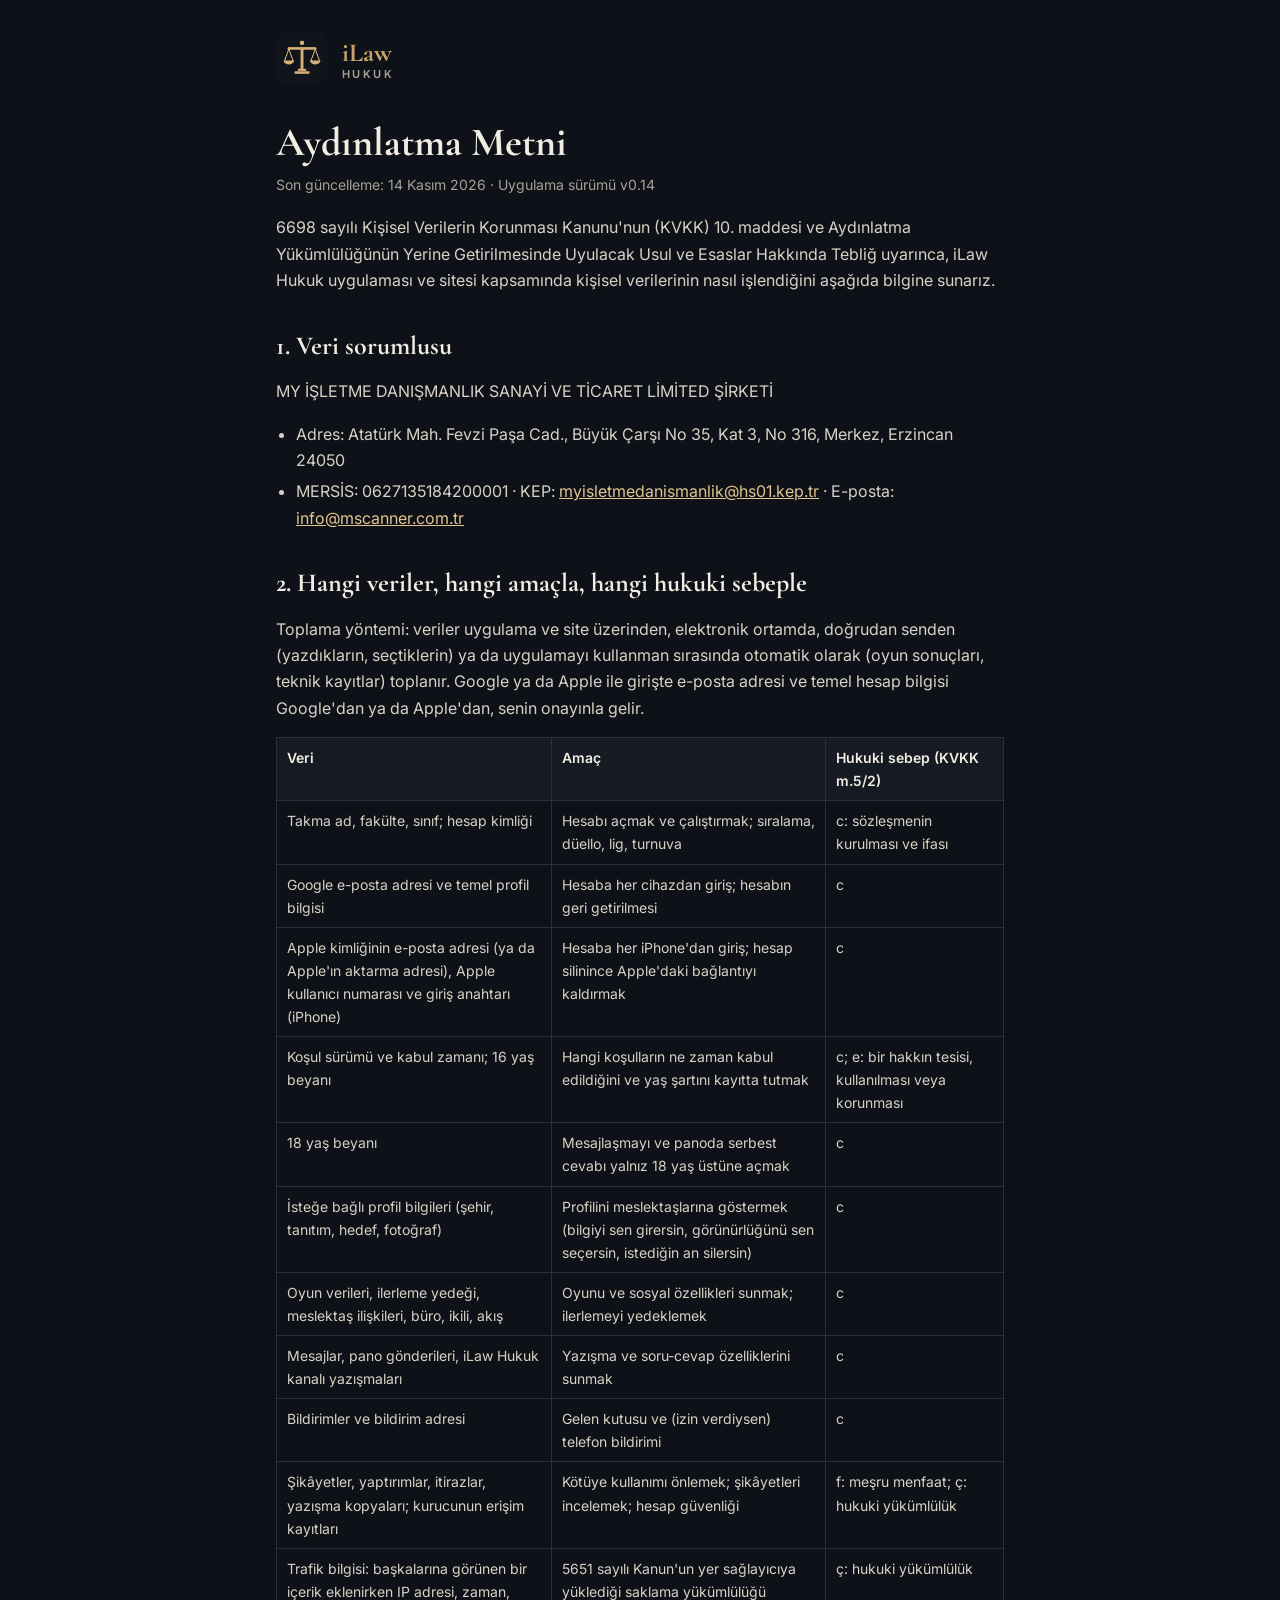
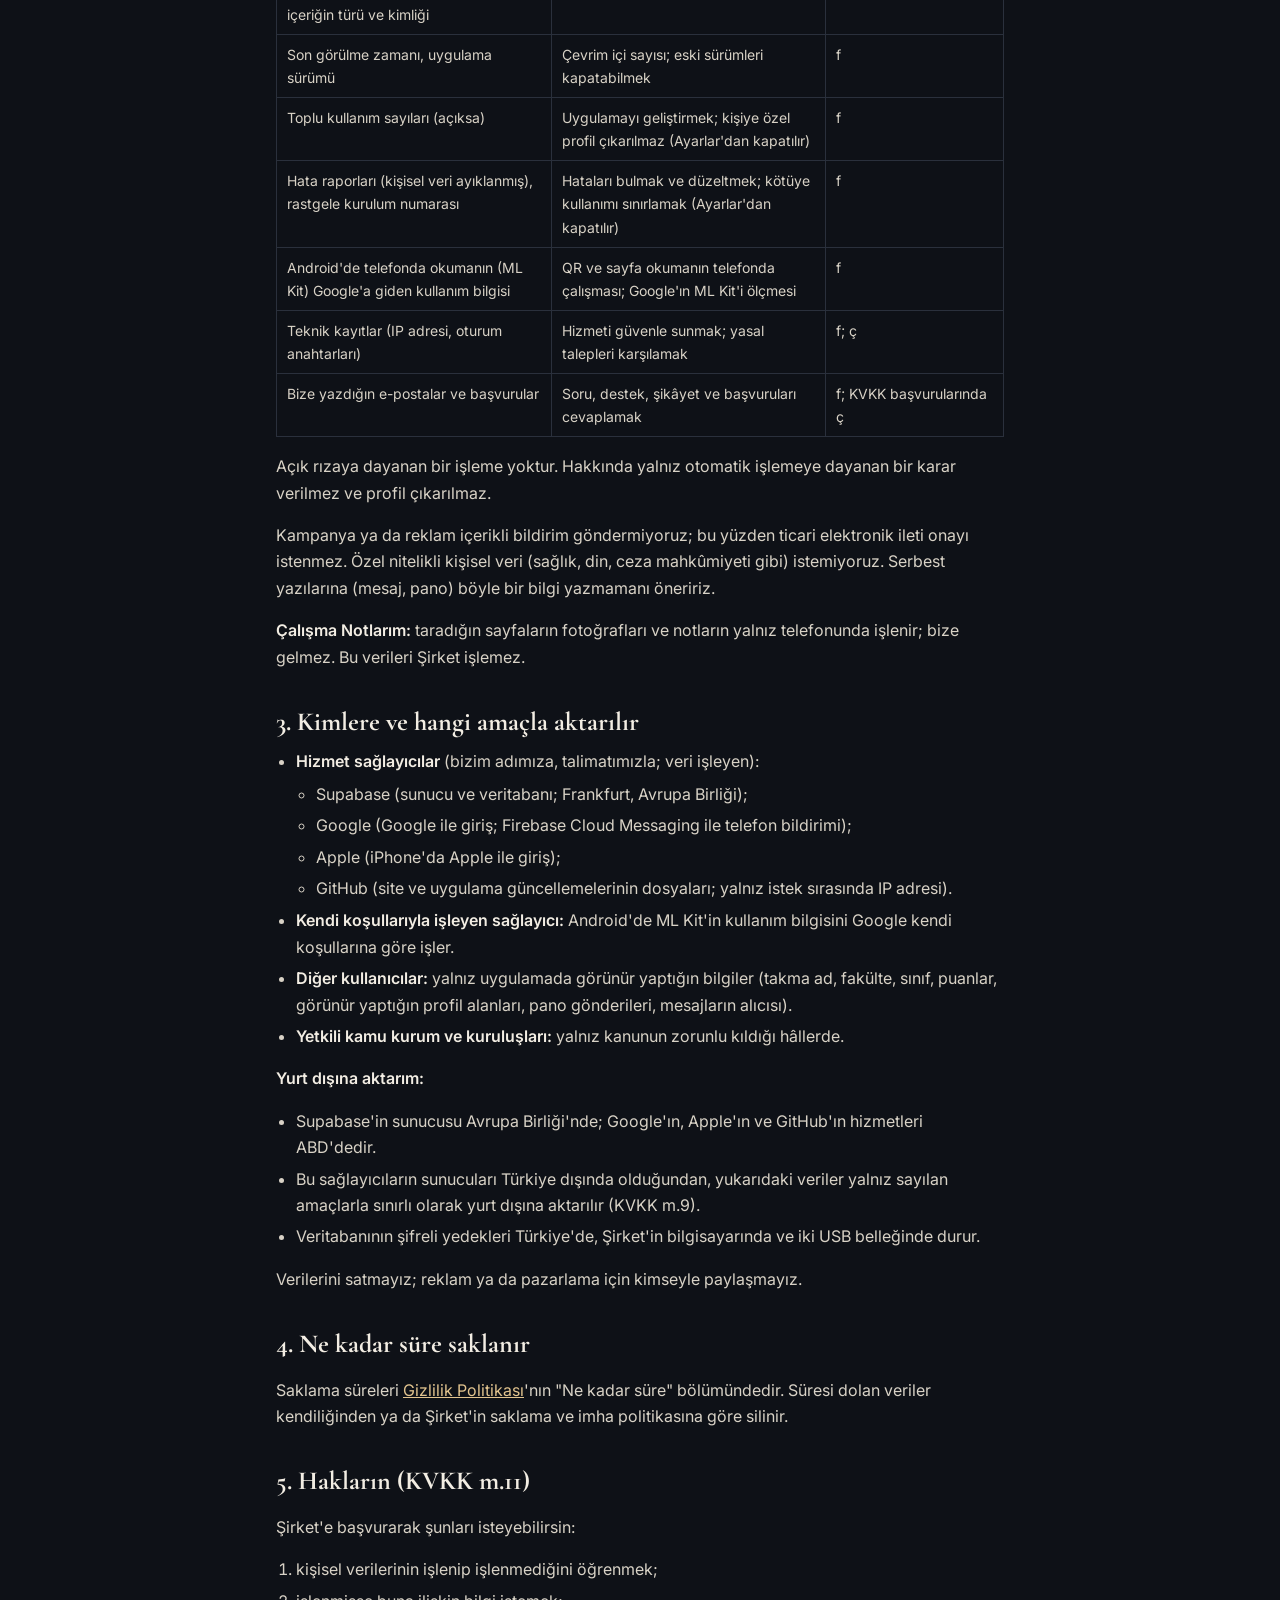
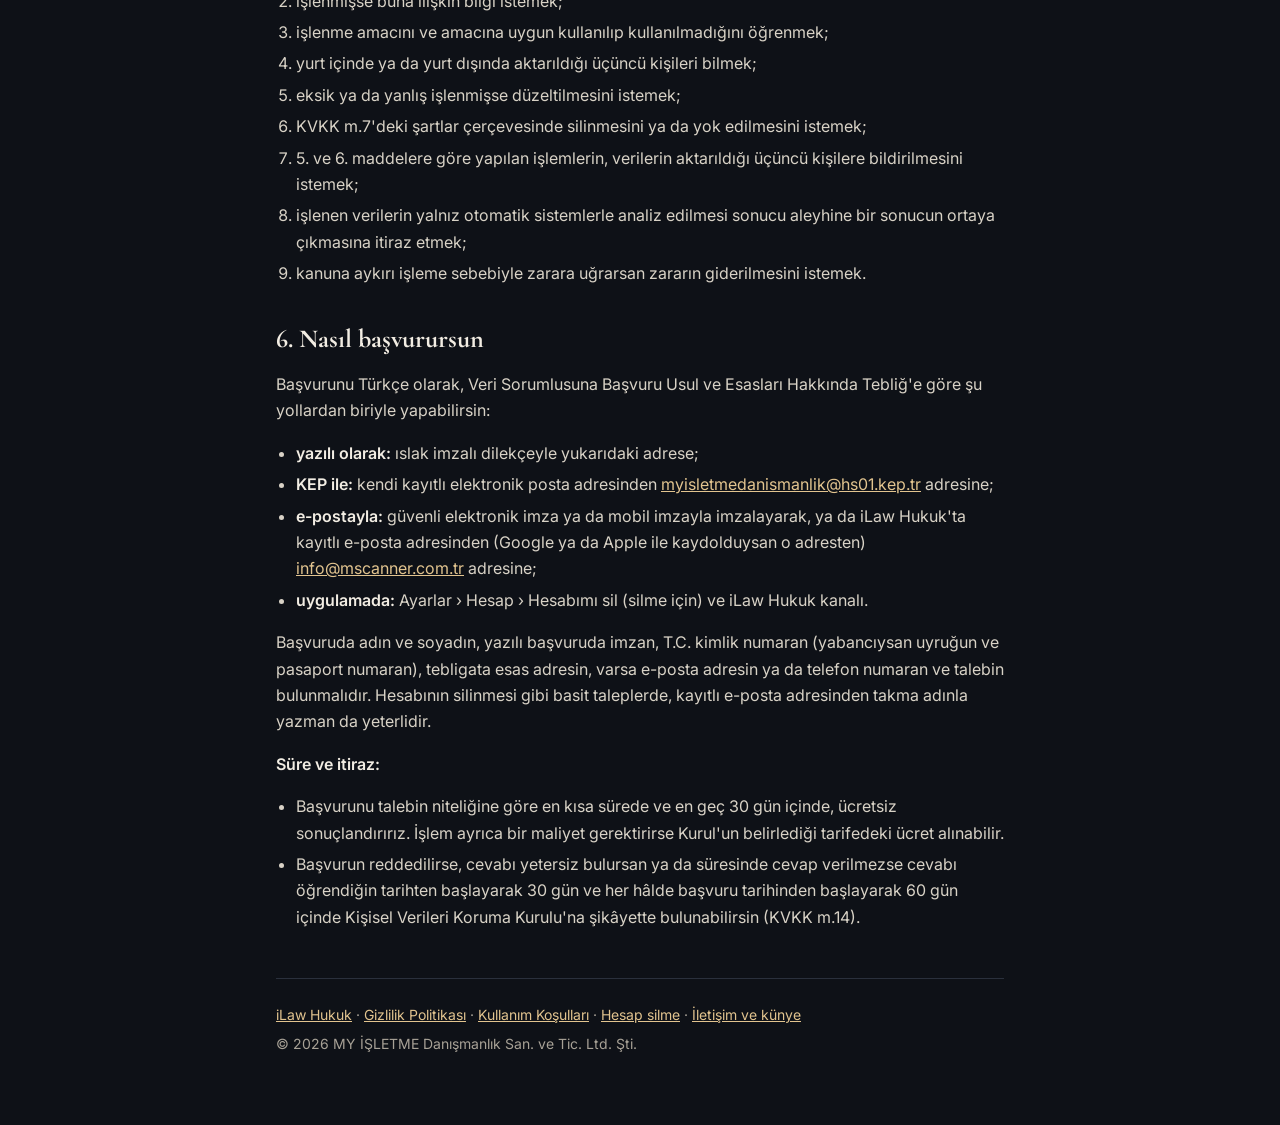
==== aydinlatma.html @ b5a8417d "iLaw Hukuk sitesi (17 Kasım 2026)" ====
<!doctype html>
<html lang="tr">
<head>
<meta charset="utf-8">
<meta name="viewport" content="width=device-width, initial-scale=1">
<title>Aydınlatma Metni · iLaw Hukuk</title>
<meta name="description" content="KVKK m.10 uyarınca aydınlatma: veri sorumlusu, amaçlar, hukuki sebepler, aktarım, haklar ve başvuru.">
<link rel="icon" href="favicon.png">
<link rel="preconnect" href="https://fonts.googleapis.com">
<link rel="preconnect" href="https://fonts.gstatic.com" crossorigin>
<link href="https://fonts.googleapis.com/css2?family=Cormorant+Garamond:wght@600;700&family=Inter:wght@400;500;600&display=swap" rel="stylesheet">
<style>
  :root { --bg: #0E1117; --card: #161A22; --line: #2A303C; --ink: #F2EDE3; --soft: #D8D2C6; --muted: #A7A196; --brass: #C9A46A; --brass-light: #E2C48F; --warm: #1A1712; }
  * { box-sizing: border-box; }
  body { margin: 0; background: var(--bg); color: var(--soft); font: 16px/1.65 Inter, system-ui, sans-serif; }
  main { max-width: 760px; margin: 0 auto; padding: 32px 16px 64px; }
  a { color: var(--brass-light); overflow-wrap: anywhere; }
  header { display: flex; align-items: center; gap: 14px; margin-bottom: 28px; }
  header img { width: 52px; height: 52px; border-radius: 12px; }
  header a { text-decoration: none; color: inherit; }
  .brand { font: 700 26px/1 'Cormorant Garamond', serif; color: var(--brass); }
  .brand small { display: block; font: 600 11px/1.6 Inter, sans-serif; letter-spacing: 2.4px; color: var(--muted); }
  h1 { font: 700 40px/1.15 'Cormorant Garamond', serif; color: var(--ink); margin: 0 0 8px; }
  h2 { font: 700 26px/1.25 'Cormorant Garamond', serif; color: var(--ink); margin: 36px 0 10px; }
  h3 { font: 600 15px/1.4 Inter, sans-serif; color: var(--brass-light); margin: 18px 0 6px; letter-spacing: .3px; }
  .meta { color: var(--muted); font-size: 14px; margin: 0 0 18px; }
  ul, ol { padding-left: 20px; margin: 6px 0; }
  li { margin: 5px 0; }
  strong { color: var(--ink); font-weight: 600; }
  code { font-size: 14px; color: var(--ink); }
  .tablo { overflow-x: auto; margin: 10px 0; }
  table { border-collapse: collapse; width: 100%; font-size: 14px; }
  th, td { border: 1px solid var(--line); padding: 8px 10px; text-align: left; vertical-align: top; }
  th { color: var(--ink); background: var(--card); font-weight: 600; }
  footer { margin-top: 48px; padding-top: 18px; border-top: 1px solid var(--line); color: var(--muted); font-size: 14px; }
  footer p { margin: 6px 0; }
</style>
</head>
<body>
<main>
  <header>
    <a href="./"><img src="icon.png" alt="iLaw Hukuk simgesi"></a>
    <a href="./" class="brand">iLaw<small>HUKUK</small></a>
  </header>

  <h1>Aydınlatma Metni</h1>
  <p class="meta">Son güncelleme: 14 Kasım 2026 · Uygulama sürümü v0.14</p>

  <p>6698 sayılı Kişisel Verilerin Korunması Kanunu'nun (KVKK) 10. maddesi ve Aydınlatma Yükümlülüğünün Yerine Getirilmesinde Uyulacak Usul ve Esaslar Hakkında Tebliğ uyarınca, iLaw Hukuk uygulaması ve sitesi kapsamında kişisel verilerinin nasıl işlendiğini aşağıda bilgine sunarız.</p>
  <h2>1. Veri sorumlusu</h2>
  <p>MY İŞLETME DANIŞMANLIK SANAYİ VE TİCARET LİMİTED ŞİRKETİ</p>
  <ul>
    <li>Adres: Atatürk Mah. Fevzi Paşa Cad., Büyük Çarşı No 35, Kat 3, No 316, Merkez, Erzincan 24050</li>
    <li>MERSİS: 0627135184200001 · KEP: <a href="mailto:myisletmedanismanlik@hs01.kep.tr">myisletmedanismanlik@hs01.kep.tr</a> · E-posta: <a href="mailto:info@mscanner.com.tr">info@mscanner.com.tr</a></li>
  </ul>
  <h2>2. Hangi veriler, hangi amaçla, hangi hukuki sebeple</h2>
  <p>Toplama yöntemi: veriler uygulama ve site üzerinden, elektronik ortamda, doğrudan senden (yazdıkların, seçtiklerin) ya da uygulamayı kullanman sırasında otomatik olarak (oyun sonuçları, teknik kayıtlar) toplanır. Google ya da Apple ile girişte e-posta adresi ve temel hesap bilgisi Google'dan ya da Apple'dan, senin onayınla gelir.</p>
  <div class="tablo"><table>
    <thead><tr><th>Veri</th><th>Amaç</th><th>Hukuki sebep (KVKK m.5/2)</th></tr></thead>
    <tbody>
      <tr><td>Takma ad, fakülte, sınıf; hesap kimliği</td><td>Hesabı açmak ve çalıştırmak; sıralama, düello, lig, turnuva</td><td>c: sözleşmenin kurulması ve ifası</td></tr>
      <tr><td>Google e-posta adresi ve temel profil bilgisi</td><td>Hesaba her cihazdan giriş; hesabın geri getirilmesi</td><td>c</td></tr>
      <tr><td>Apple kimliğinin e-posta adresi (ya da Apple'ın aktarma adresi), Apple kullanıcı numarası ve giriş anahtarı (iPhone)</td><td>Hesaba her iPhone'dan giriş; hesap silinince Apple'daki bağlantıyı kaldırmak</td><td>c</td></tr>
      <tr><td>Koşul sürümü ve kabul zamanı; 16 yaş beyanı</td><td>Hangi koşulların ne zaman kabul edildiğini ve yaş şartını kayıtta tutmak</td><td>c; e: bir hakkın tesisi, kullanılması veya korunması</td></tr>
      <tr><td>18 yaş beyanı</td><td>Mesajlaşmayı ve panoda serbest cevabı yalnız 18 yaş üstüne açmak</td><td>c</td></tr>
      <tr><td>İsteğe bağlı profil bilgileri (şehir, tanıtım, hedef, fotoğraf)</td><td>Profilini meslektaşlarına göstermek (bilgiyi sen girersin, görünürlüğünü sen seçersin, istediğin an silersin)</td><td>c</td></tr>
      <tr><td>Oyun verileri, ilerleme yedeği, meslektaş ilişkileri, büro, ikili, akış</td><td>Oyunu ve sosyal özellikleri sunmak; ilerlemeyi yedeklemek</td><td>c</td></tr>
      <tr><td>Mesajlar, pano gönderileri, iLaw Hukuk kanalı yazışmaları</td><td>Yazışma ve soru-cevap özelliklerini sunmak</td><td>c</td></tr>
      <tr><td>Bildirimler ve bildirim adresi</td><td>Gelen kutusu ve (izin verdiysen) telefon bildirimi</td><td>c</td></tr>
      <tr><td>Şikâyetler, yaptırımlar, itirazlar, yazışma kopyaları; kurucunun erişim kayıtları</td><td>Kötüye kullanımı önlemek; şikâyetleri incelemek; hesap güvenliği</td><td>f: meşru menfaat; ç: hukuki yükümlülük</td></tr>
      <tr><td>Trafik bilgisi: başkalarına görünen bir içerik eklenirken IP adresi, zaman, içeriğin türü ve kimliği</td><td>5651 sayılı Kanun'un yer sağlayıcıya yüklediği saklama yükümlülüğü</td><td>ç: hukuki yükümlülük</td></tr>
      <tr><td>Son görülme zamanı, uygulama sürümü</td><td>Çevrim içi sayısı; eski sürümleri kapatabilmek</td><td>f</td></tr>
      <tr><td>Toplu kullanım sayıları (açıksa)</td><td>Uygulamayı geliştirmek; kişiye özel profil çıkarılmaz (Ayarlar'dan kapatılır)</td><td>f</td></tr>
      <tr><td>Hata raporları (kişisel veri ayıklanmış), rastgele kurulum numarası</td><td>Hataları bulmak ve düzeltmek; kötüye kullanımı sınırlamak (Ayarlar'dan kapatılır)</td><td>f</td></tr>
      <tr><td>Android'de telefonda okumanın (ML Kit) Google'a giden kullanım bilgisi</td><td>QR ve sayfa okumanın telefonda çalışması; Google'ın ML Kit'i ölçmesi</td><td>f</td></tr>
      <tr><td>Teknik kayıtlar (IP adresi, oturum anahtarları)</td><td>Hizmeti güvenle sunmak; yasal talepleri karşılamak</td><td>f; ç</td></tr>
      <tr><td>Bize yazdığın e-postalar ve başvurular</td><td>Soru, destek, şikâyet ve başvuruları cevaplamak</td><td>f; KVKK başvurularında ç</td></tr>
    </tbody>
  </table></div>
  <p>Açık rızaya dayanan bir işleme yoktur. Hakkında yalnız otomatik işlemeye dayanan bir karar verilmez ve profil çıkarılmaz.</p>
  <p>Kampanya ya da reklam içerikli bildirim göndermiyoruz; bu yüzden ticari elektronik ileti onayı istenmez. Özel nitelikli kişisel veri (sağlık, din, ceza mahkûmiyeti gibi) istemiyoruz. Serbest yazılarına (mesaj, pano) böyle bir bilgi yazmamanı öneririz.</p>
  <p><strong>Çalışma Notlarım:</strong> taradığın sayfaların fotoğrafları ve notların yalnız telefonunda işlenir; bize gelmez. Bu verileri Şirket işlemez.</p>
  <h2>3. Kimlere ve hangi amaçla aktarılır</h2>
  <ul>
    <li><strong>Hizmet sağlayıcılar</strong> (bizim adımıza, talimatımızla; veri işleyen):
      <ul>
        <li>Supabase (sunucu ve veritabanı; Frankfurt, Avrupa Birliği);</li>
        <li>Google (Google ile giriş; Firebase Cloud Messaging ile telefon bildirimi);</li>
        <li>Apple (iPhone'da Apple ile giriş);</li>
        <li>GitHub (site ve uygulama güncellemelerinin dosyaları; yalnız istek sırasında IP adresi).</li>
      </ul>
    </li>
    <li><strong>Kendi koşullarıyla işleyen sağlayıcı:</strong> Android'de ML Kit'in kullanım bilgisini Google kendi koşullarına göre işler.</li>
    <li><strong>Diğer kullanıcılar:</strong> yalnız uygulamada görünür yaptığın bilgiler (takma ad, fakülte, sınıf, puanlar, görünür yaptığın profil alanları, pano gönderileri, mesajların alıcısı).</li>
    <li><strong>Yetkili kamu kurum ve kuruluşları:</strong> yalnız kanunun zorunlu kıldığı hâllerde.</li>
  </ul>
  <p><strong>Yurt dışına aktarım:</strong></p>
  <ul>
    <li>Supabase'in sunucusu Avrupa Birliği'nde; Google'ın, Apple'ın ve GitHub'ın hizmetleri ABD'dedir.</li>
    <li>Bu sağlayıcıların sunucuları Türkiye dışında olduğundan, yukarıdaki veriler yalnız sayılan amaçlarla sınırlı olarak yurt dışına aktarılır (KVKK m.9).</li>
    <li>Veritabanının şifreli yedekleri Türkiye'de, Şirket'in bilgisayarında ve iki USB belleğinde durur.</li>
  </ul>
  <p>Verilerini satmayız; reklam ya da pazarlama için kimseyle paylaşmayız.</p>
  <h2>4. Ne kadar süre saklanır</h2>
  <p>Saklama süreleri <a href="gizlilik.html">Gizlilik Politikası</a>'nın "Ne kadar süre" bölümündedir. Süresi dolan veriler kendiliğinden ya da Şirket'in saklama ve imha politikasına göre silinir.</p>
  <h2>5. Hakların (KVKK m.11)</h2>
  <p>Şirket'e başvurarak şunları isteyebilirsin:</p>
  <ol>
    <li>kişisel verilerinin işlenip işlenmediğini öğrenmek;</li>
    <li>işlenmişse buna ilişkin bilgi istemek;</li>
    <li>işlenme amacını ve amacına uygun kullanılıp kullanılmadığını öğrenmek;</li>
    <li>yurt içinde ya da yurt dışında aktarıldığı üçüncü kişileri bilmek;</li>
    <li>eksik ya da yanlış işlenmişse düzeltilmesini istemek;</li>
    <li>KVKK m.7'deki şartlar çerçevesinde silinmesini ya da yok edilmesini istemek;</li>
    <li>5. ve 6. maddelere göre yapılan işlemlerin, verilerin aktarıldığı üçüncü kişilere bildirilmesini istemek;</li>
    <li>işlenen verilerin yalnız otomatik sistemlerle analiz edilmesi sonucu aleyhine bir sonucun ortaya çıkmasına itiraz etmek;</li>
    <li>kanuna aykırı işleme sebebiyle zarara uğrarsan zararın giderilmesini istemek.</li>
  </ol>
  <h2>6. Nasıl başvurursun</h2>
  <p>Başvurunu Türkçe olarak, Veri Sorumlusuna Başvuru Usul ve Esasları Hakkında Tebliğ'e göre şu yollardan biriyle yapabilirsin:</p>
  <ul>
    <li><strong>yazılı olarak:</strong> ıslak imzalı dilekçeyle yukarıdaki adrese;</li>
    <li><strong>KEP ile:</strong> kendi kayıtlı elektronik posta adresinden <a href="mailto:myisletmedanismanlik@hs01.kep.tr">myisletmedanismanlik@hs01.kep.tr</a> adresine;</li>
    <li><strong>e-postayla:</strong> güvenli elektronik imza ya da mobil imzayla imzalayarak, ya da iLaw Hukuk'ta kayıtlı e-posta adresinden (Google ya da Apple ile kaydolduysan o adresten) <a href="mailto:info@mscanner.com.tr">info@mscanner.com.tr</a> adresine;</li>
    <li><strong>uygulamada:</strong> Ayarlar › Hesap › Hesabımı sil (silme için) ve iLaw Hukuk kanalı.</li>
  </ul>
  <p>Başvuruda adın ve soyadın, yazılı başvuruda imzan, T.C. kimlik numaran (yabancıysan uyruğun ve pasaport numaran), tebligata esas adresin, varsa e-posta adresin ya da telefon numaran ve talebin bulunmalıdır. Hesabının silinmesi gibi basit taleplerde, kayıtlı e-posta adresinden takma adınla yazman da yeterlidir.</p>
  <p><strong>Süre ve itiraz:</strong></p>
  <ul>
    <li>Başvurunu talebin niteliğine göre en kısa sürede ve en geç 30 gün içinde, ücretsiz sonuçlandırırız. İşlem ayrıca bir maliyet gerektirirse Kurul'un belirlediği tarifedeki ücret alınabilir.</li>
    <li>Başvurun reddedilirse, cevabı yetersiz bulursan ya da süresinde cevap verilmezse cevabı öğrendiğin tarihten başlayarak 30 gün ve her hâlde başvuru tarihinden başlayarak 60 gün içinde Kişisel Verileri Koruma Kurulu'na şikâyette bulunabilirsin (KVKK m.14).</li>
  </ul>

  <footer>
    <p><a href="./">iLaw Hukuk</a> · <a href="gizlilik.html">Gizlilik Politikası</a> · <a href="kosullar.html">Kullanım Koşulları</a> · <a href="hesap-silme.html">Hesap silme</a> · <a href="kunye.html">İletişim ve künye</a></p>
    <p>© 2026 MY İŞLETME Danışmanlık San. ve Tic. Ltd. Şti.</p>
  </footer>
</main>
</body>
</html>
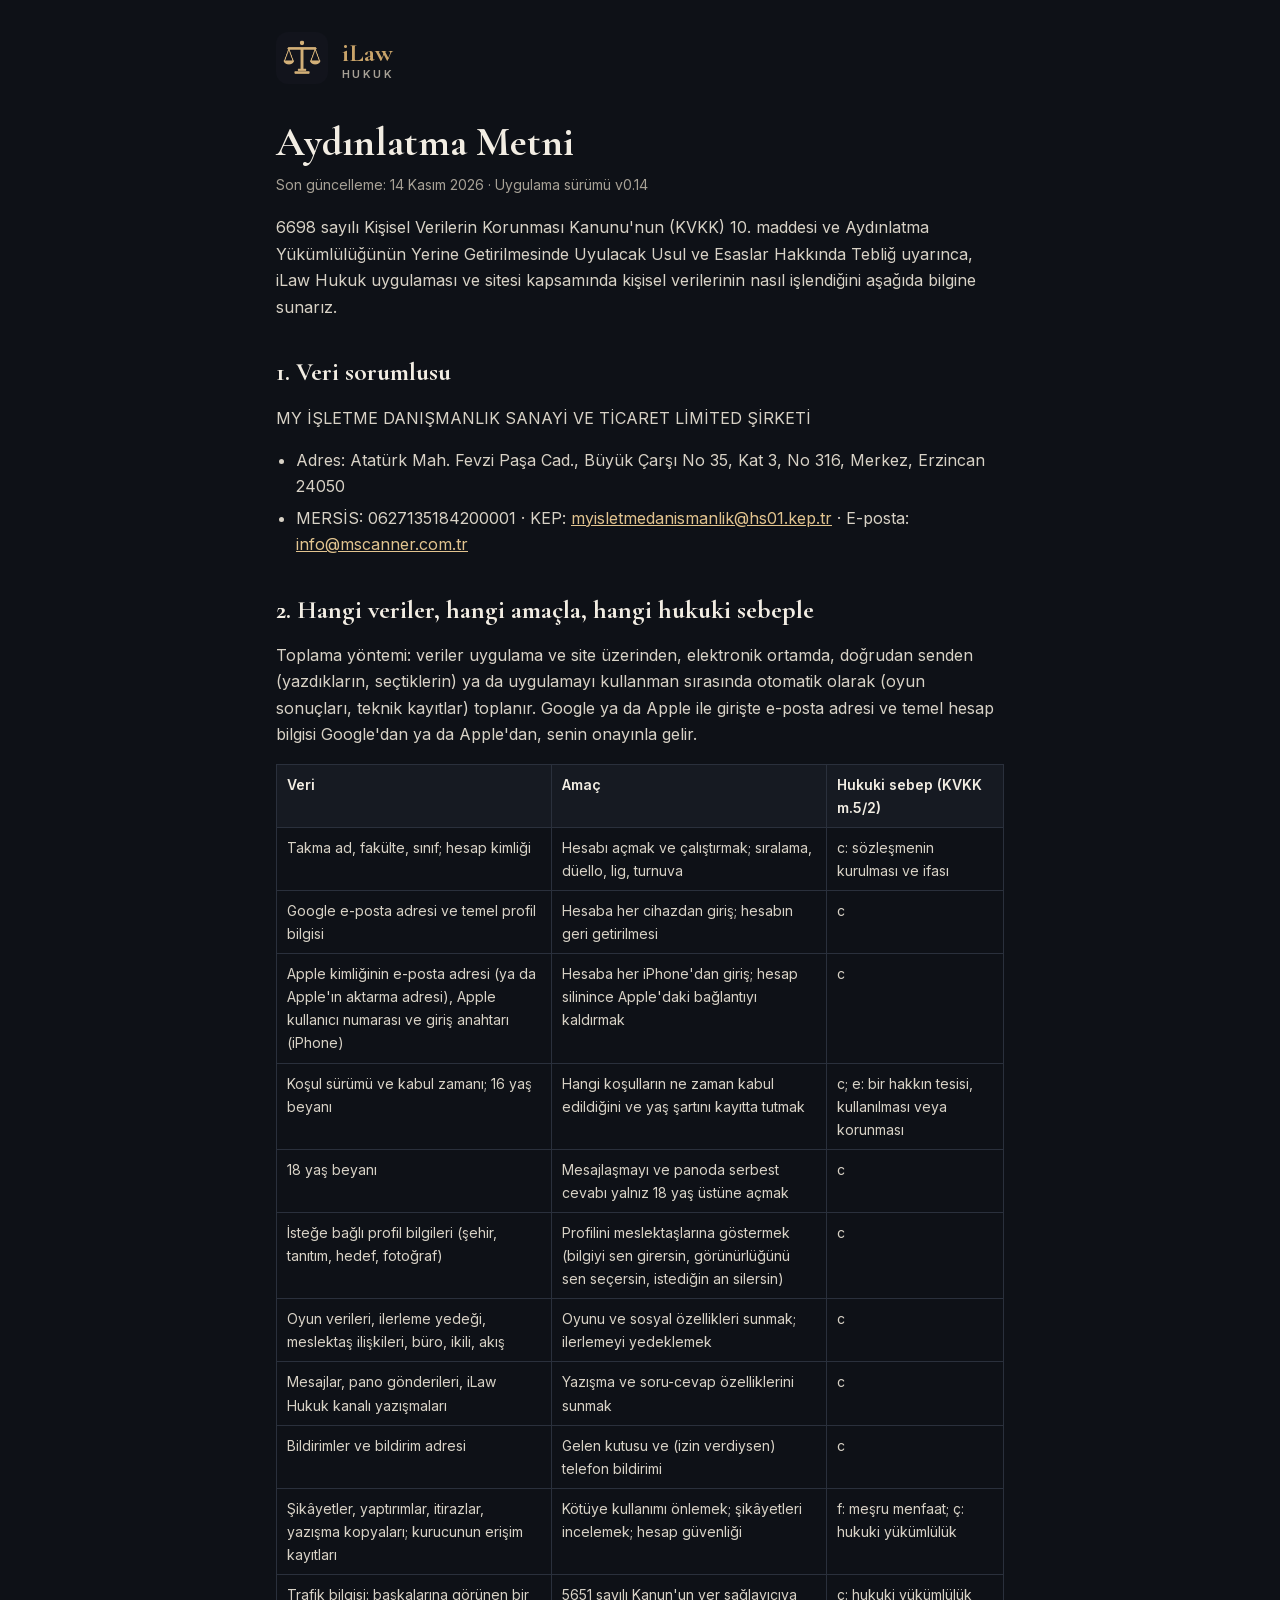
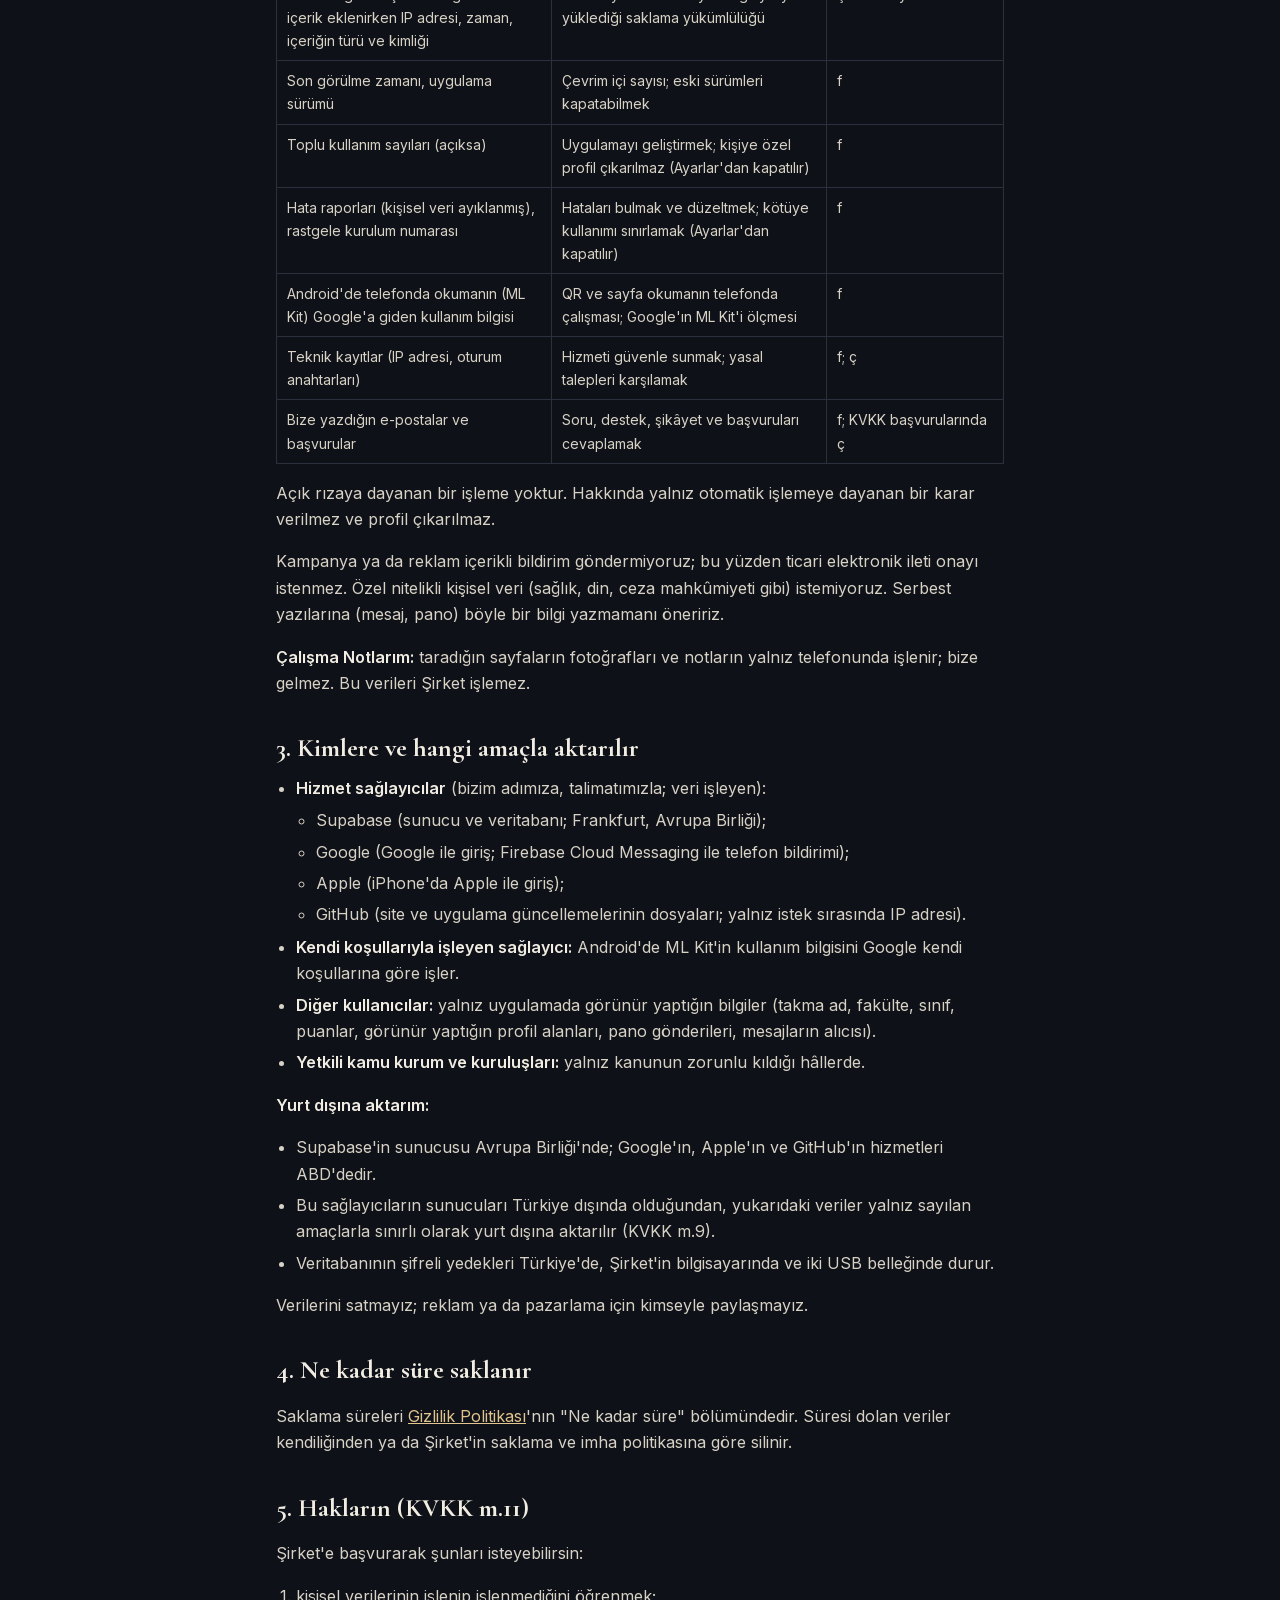
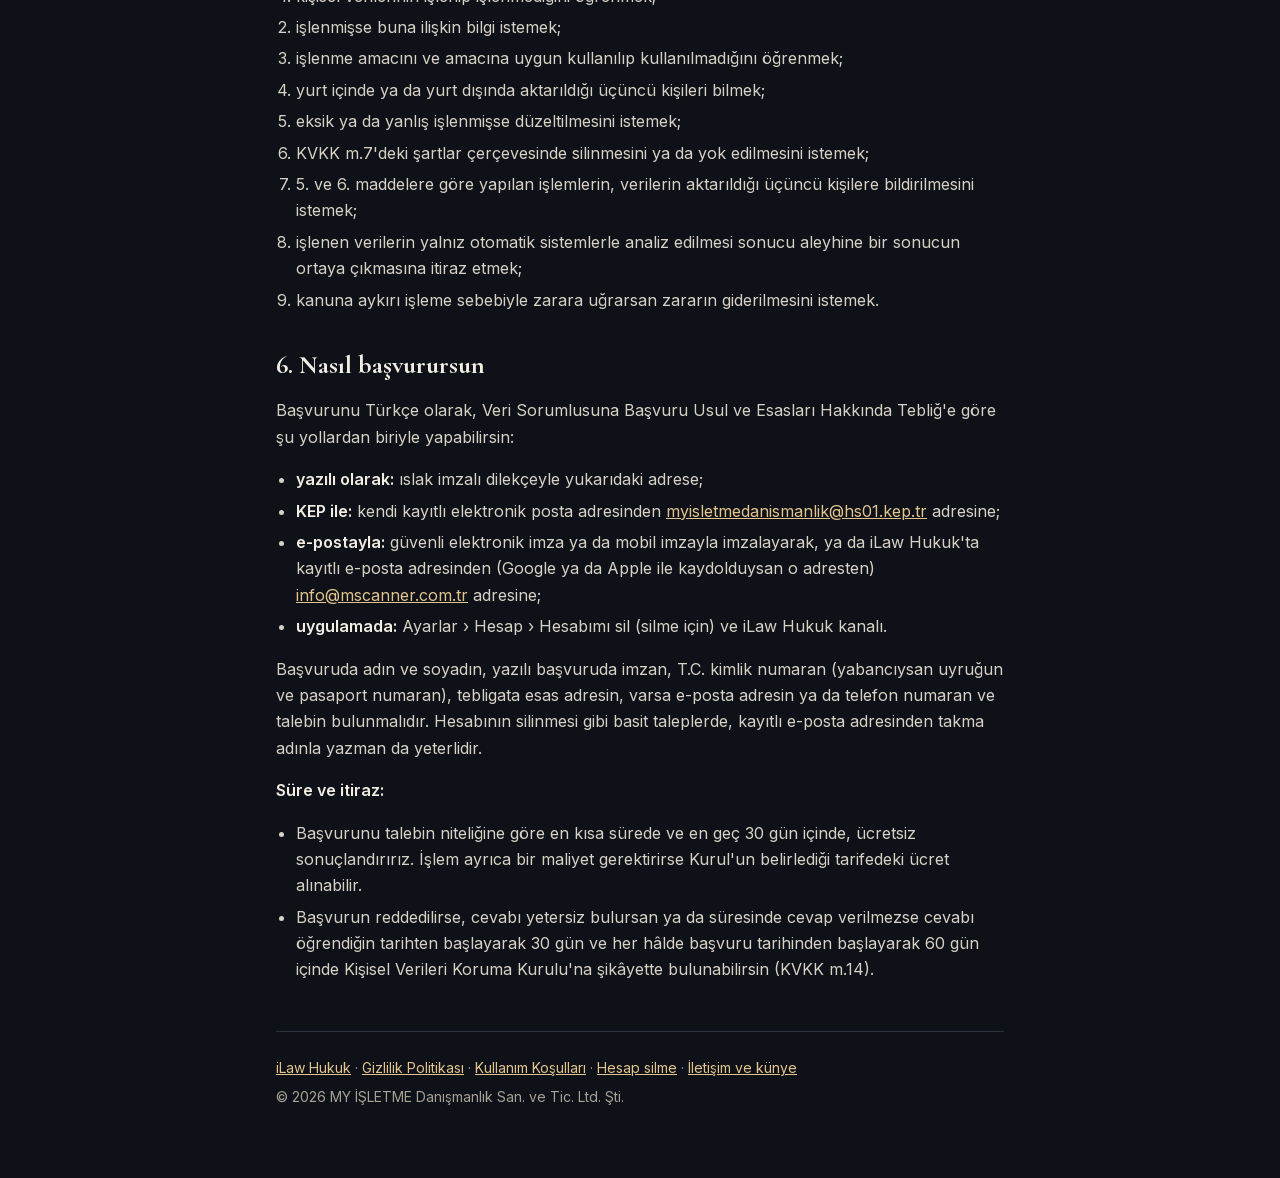
==== commit d1f5bfac: "Yazı tipleri sitenin içinden (Google Fonts kalktı); ana sayfa metni (17 Kasım 2026)" ====
--- a/aydinlatma.html
+++ b/aydinlatma.html
@@ -6,9 +6,7 @@
 <title>Aydınlatma Metni · iLaw Hukuk</title>
 <meta name="description" content="KVKK m.10 uyarınca aydınlatma: veri sorumlusu, amaçlar, hukuki sebepler, aktarım, haklar ve başvuru.">
 <link rel="icon" href="favicon.png">
-<link rel="preconnect" href="https://fonts.googleapis.com">
-<link rel="preconnect" href="https://fonts.gstatic.com" crossorigin>
-<link href="https://fonts.googleapis.com/css2?family=Cormorant+Garamond:wght@600;700&family=Inter:wght@400;500;600&display=swap" rel="stylesheet">
+<link rel="stylesheet" href="fonts/yazitipi.css">
 <style>
   :root { --bg: #0E1117; --card: #161A22; --line: #2A303C; --ink: #F2EDE3; --soft: #D8D2C6; --muted: #A7A196; --brass: #C9A46A; --brass-light: #E2C48F; --warm: #1A1712; }
   * { box-sizing: border-box; }
--- a/fonts/yazitipi.css
+++ b/fonts/yazitipi.css
@@ -0,0 +1,6 @@
+/* Sitenin yazı tipleri sitenin içinden yüklenir; Google Fonts'a ya da başka bir sunucuya istek gitmez (heyet, 17 Kasım 2026).
+   Inter ve Cormorant Garamond: SIL Open Font License 1.1 (aynı klasörde OFL-*.txt). Üretim: scripts/site-yazitipi.sh */
+@font-face { font-family: 'Inter'; font-style: normal; font-weight: 400; font-display: swap; src: url(inter-400.woff) format('woff'); }
+@font-face { font-family: 'Inter'; font-style: normal; font-weight: 600; font-display: swap; src: url(inter-600.woff) format('woff'); }
+@font-face { font-family: 'Cormorant Garamond'; font-style: normal; font-weight: 600; font-display: swap; src: url(cormorant-garamond-600.woff) format('woff'); }
+@font-face { font-family: 'Cormorant Garamond'; font-style: normal; font-weight: 700; font-display: swap; src: url(cormorant-garamond-700.woff) format('woff'); }
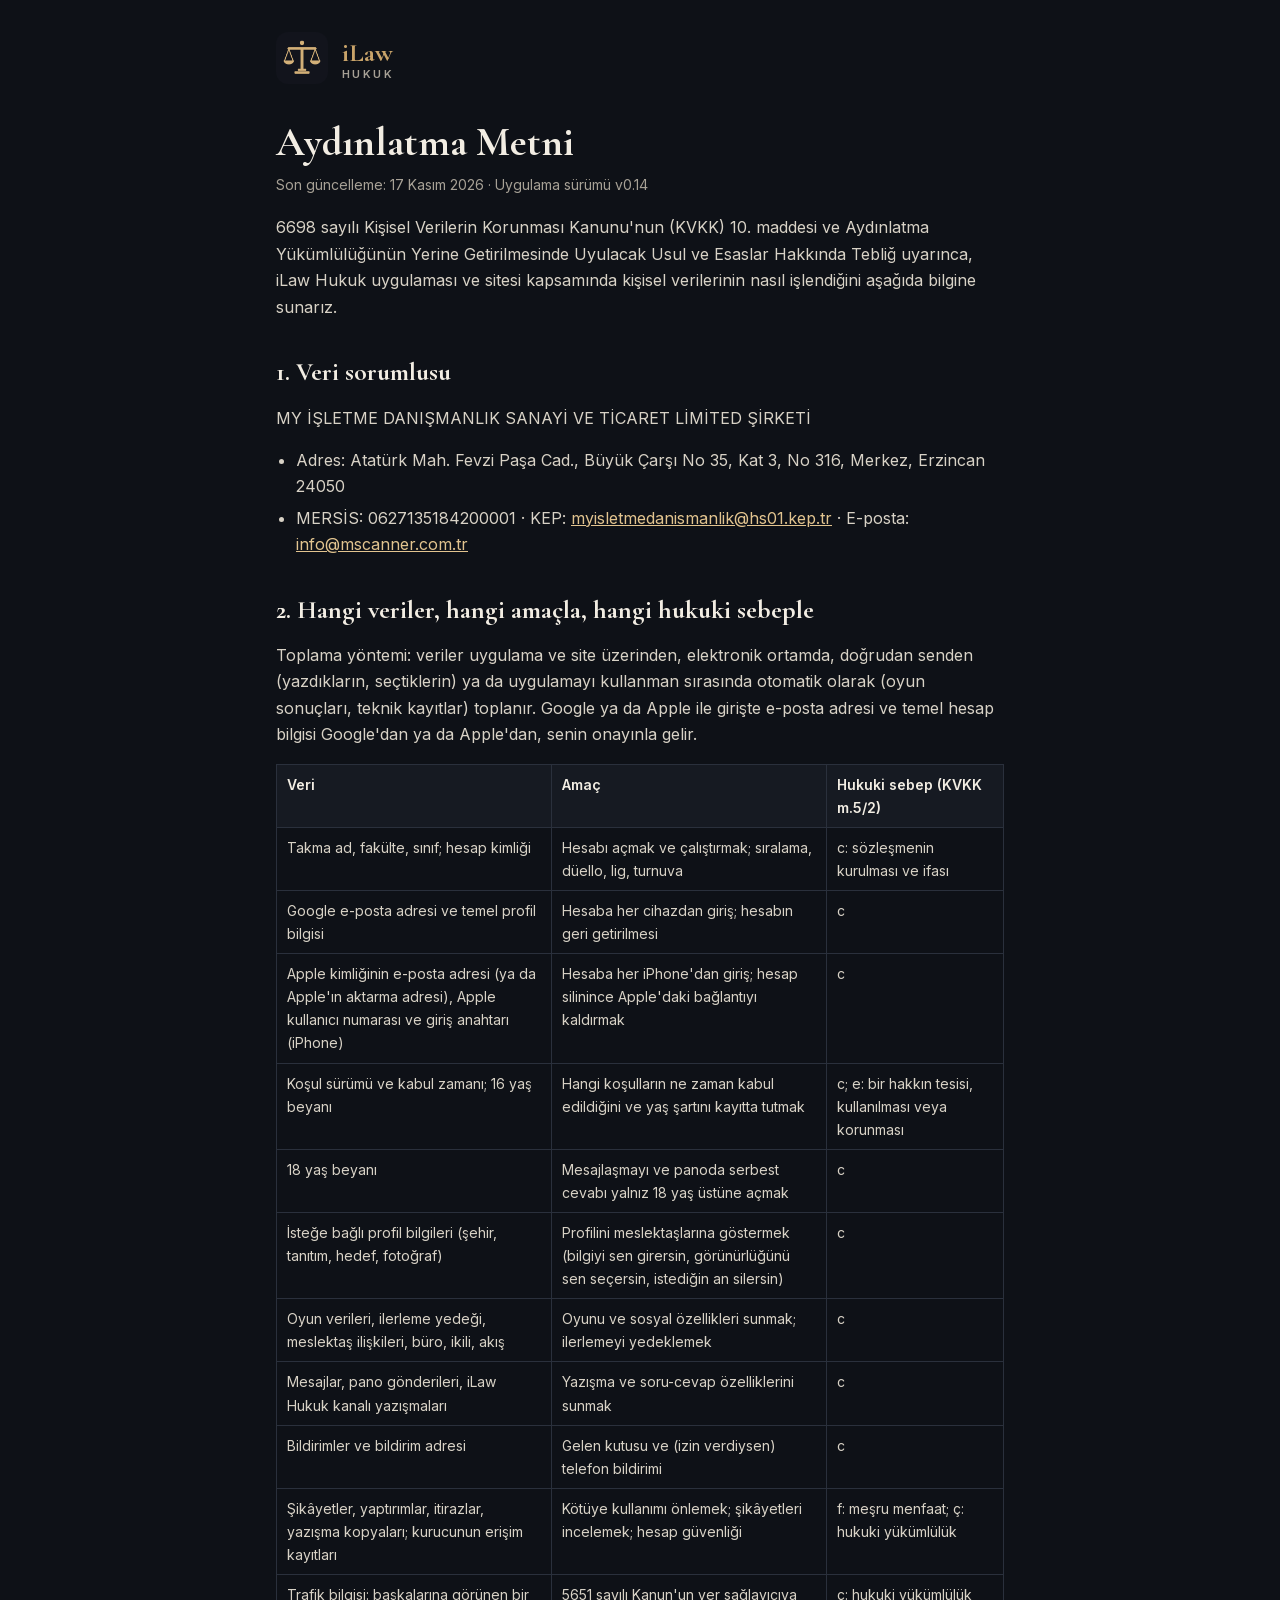
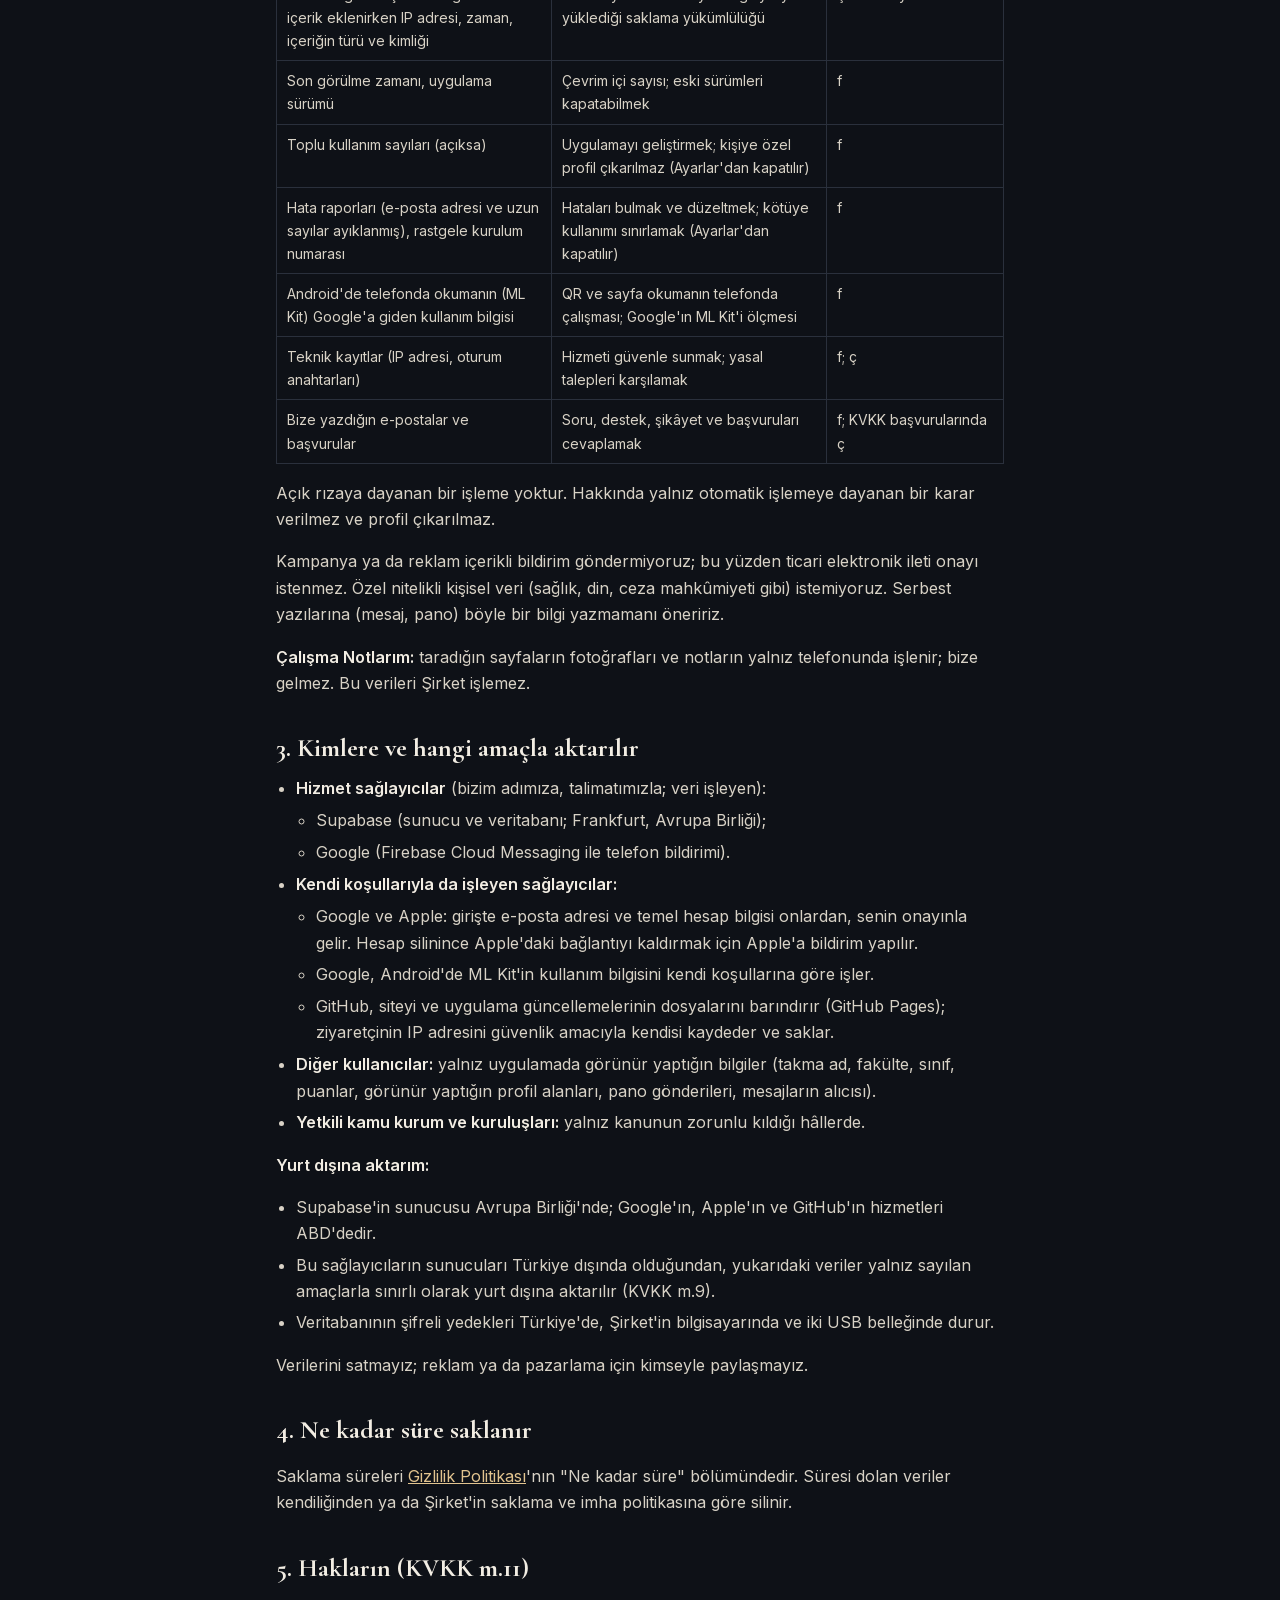
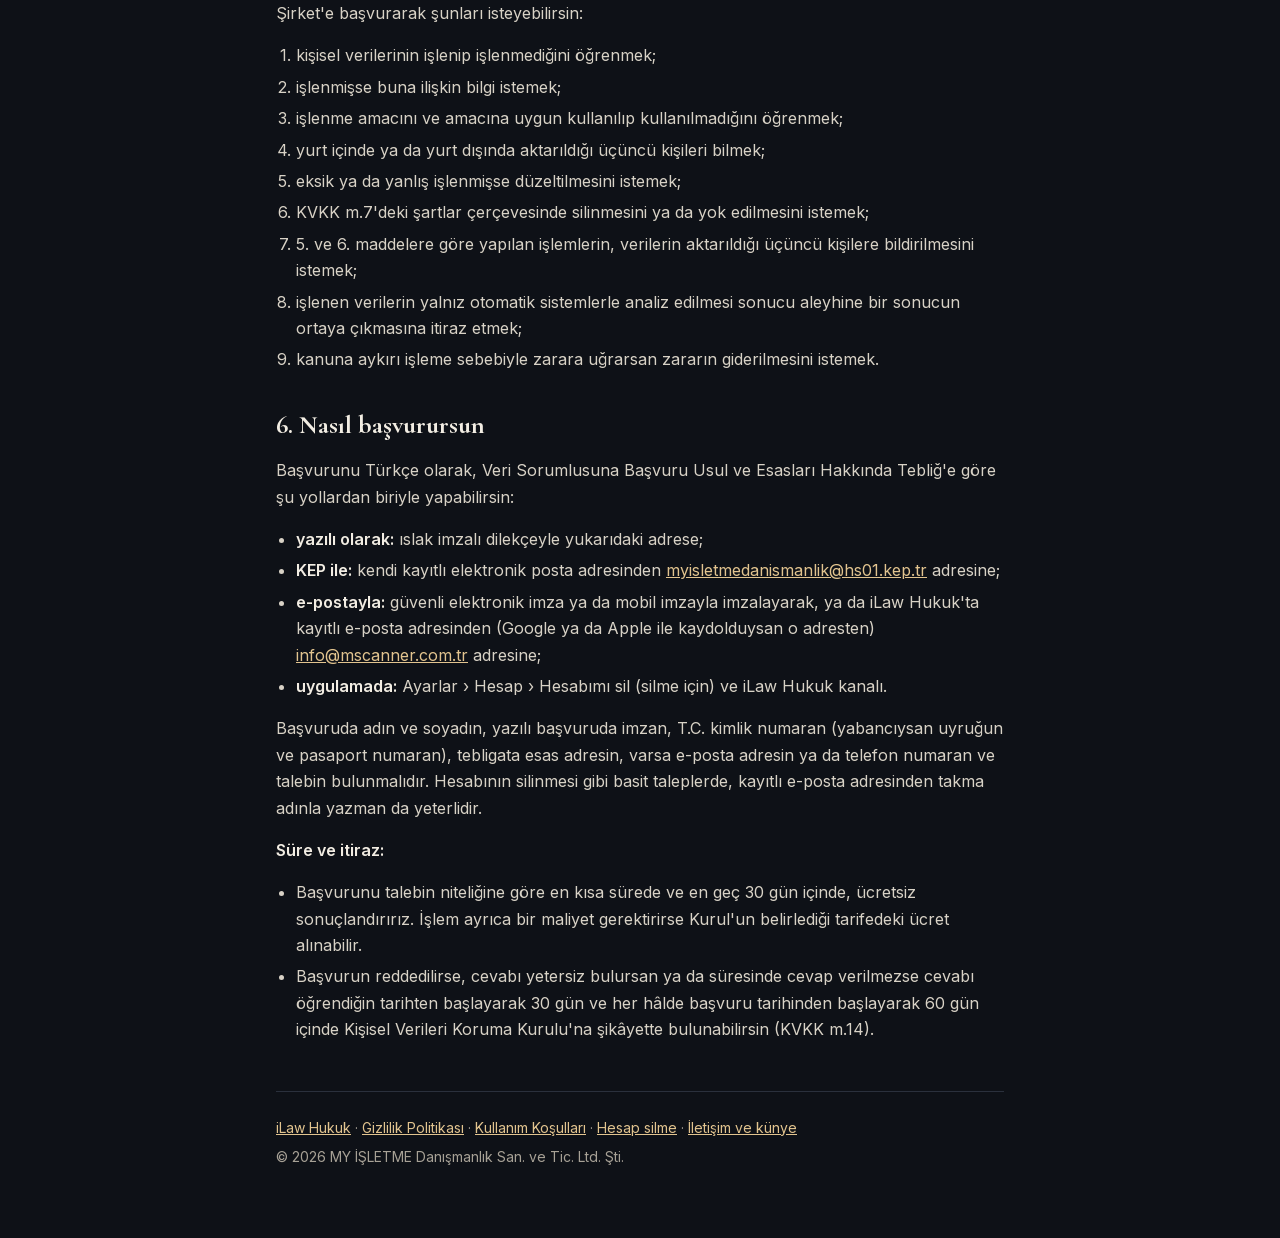
==== commit 62095553: "Web deneme sürümü (/dene/) ve onaylı gizlilik-aydınlatma metinleri (17 Kasım 2026)" ====
--- a/aydinlatma.html
+++ b/aydinlatma.html
@@ -42,7 +42,7 @@
   </header>
 
   <h1>Aydınlatma Metni</h1>
-  <p class="meta">Son güncelleme: 14 Kasım 2026 · Uygulama sürümü v0.14</p>
+  <p class="meta">Son güncelleme: 17 Kasım 2026 · Uygulama sürümü v0.14</p>
 
   <p>6698 sayılı Kişisel Verilerin Korunması Kanunu'nun (KVKK) 10. maddesi ve Aydınlatma Yükümlülüğünün Yerine Getirilmesinde Uyulacak Usul ve Esaslar Hakkında Tebliğ uyarınca, iLaw Hukuk uygulaması ve sitesi kapsamında kişisel verilerinin nasıl işlendiğini aşağıda bilgine sunarız.</p>
   <h2>1. Veri sorumlusu</h2>
@@ -69,7 +69,7 @@
       <tr><td>Trafik bilgisi: başkalarına görünen bir içerik eklenirken IP adresi, zaman, içeriğin türü ve kimliği</td><td>5651 sayılı Kanun'un yer sağlayıcıya yüklediği saklama yükümlülüğü</td><td>ç: hukuki yükümlülük</td></tr>
       <tr><td>Son görülme zamanı, uygulama sürümü</td><td>Çevrim içi sayısı; eski sürümleri kapatabilmek</td><td>f</td></tr>
       <tr><td>Toplu kullanım sayıları (açıksa)</td><td>Uygulamayı geliştirmek; kişiye özel profil çıkarılmaz (Ayarlar'dan kapatılır)</td><td>f</td></tr>
-      <tr><td>Hata raporları (kişisel veri ayıklanmış), rastgele kurulum numarası</td><td>Hataları bulmak ve düzeltmek; kötüye kullanımı sınırlamak (Ayarlar'dan kapatılır)</td><td>f</td></tr>
+      <tr><td>Hata raporları (e-posta adresi ve uzun sayılar ayıklanmış), rastgele kurulum numarası</td><td>Hataları bulmak ve düzeltmek; kötüye kullanımı sınırlamak (Ayarlar'dan kapatılır)</td><td>f</td></tr>
       <tr><td>Android'de telefonda okumanın (ML Kit) Google'a giden kullanım bilgisi</td><td>QR ve sayfa okumanın telefonda çalışması; Google'ın ML Kit'i ölçmesi</td><td>f</td></tr>
       <tr><td>Teknik kayıtlar (IP adresi, oturum anahtarları)</td><td>Hizmeti güvenle sunmak; yasal talepleri karşılamak</td><td>f; ç</td></tr>
       <tr><td>Bize yazdığın e-postalar ve başvurular</td><td>Soru, destek, şikâyet ve başvuruları cevaplamak</td><td>f; KVKK başvurularında ç</td></tr>
@@ -83,12 +83,16 @@
     <li><strong>Hizmet sağlayıcılar</strong> (bizim adımıza, talimatımızla; veri işleyen):
       <ul>
         <li>Supabase (sunucu ve veritabanı; Frankfurt, Avrupa Birliği);</li>
-        <li>Google (Google ile giriş; Firebase Cloud Messaging ile telefon bildirimi);</li>
-        <li>Apple (iPhone'da Apple ile giriş);</li>
-        <li>GitHub (site ve uygulama güncellemelerinin dosyaları; yalnız istek sırasında IP adresi).</li>
+        <li>Google (Firebase Cloud Messaging ile telefon bildirimi).</li>
       </ul>
     </li>
-    <li><strong>Kendi koşullarıyla işleyen sağlayıcı:</strong> Android'de ML Kit'in kullanım bilgisini Google kendi koşullarına göre işler.</li>
+    <li><strong>Kendi koşullarıyla da işleyen sağlayıcılar:</strong>
+      <ul>
+        <li>Google ve Apple: girişte e-posta adresi ve temel hesap bilgisi onlardan, senin onayınla gelir. Hesap silinince Apple'daki bağlantıyı kaldırmak için Apple'a bildirim yapılır.</li>
+        <li>Google, Android'de ML Kit'in kullanım bilgisini kendi koşullarına göre işler.</li>
+        <li>GitHub, siteyi ve uygulama güncellemelerinin dosyalarını barındırır (GitHub Pages); ziyaretçinin IP adresini güvenlik amacıyla kendisi kaydeder ve saklar.</li>
+      </ul>
+    </li>
     <li><strong>Diğer kullanıcılar:</strong> yalnız uygulamada görünür yaptığın bilgiler (takma ad, fakülte, sınıf, puanlar, görünür yaptığın profil alanları, pano gönderileri, mesajların alıcısı).</li>
     <li><strong>Yetkili kamu kurum ve kuruluşları:</strong> yalnız kanunun zorunlu kıldığı hâllerde.</li>
   </ul>
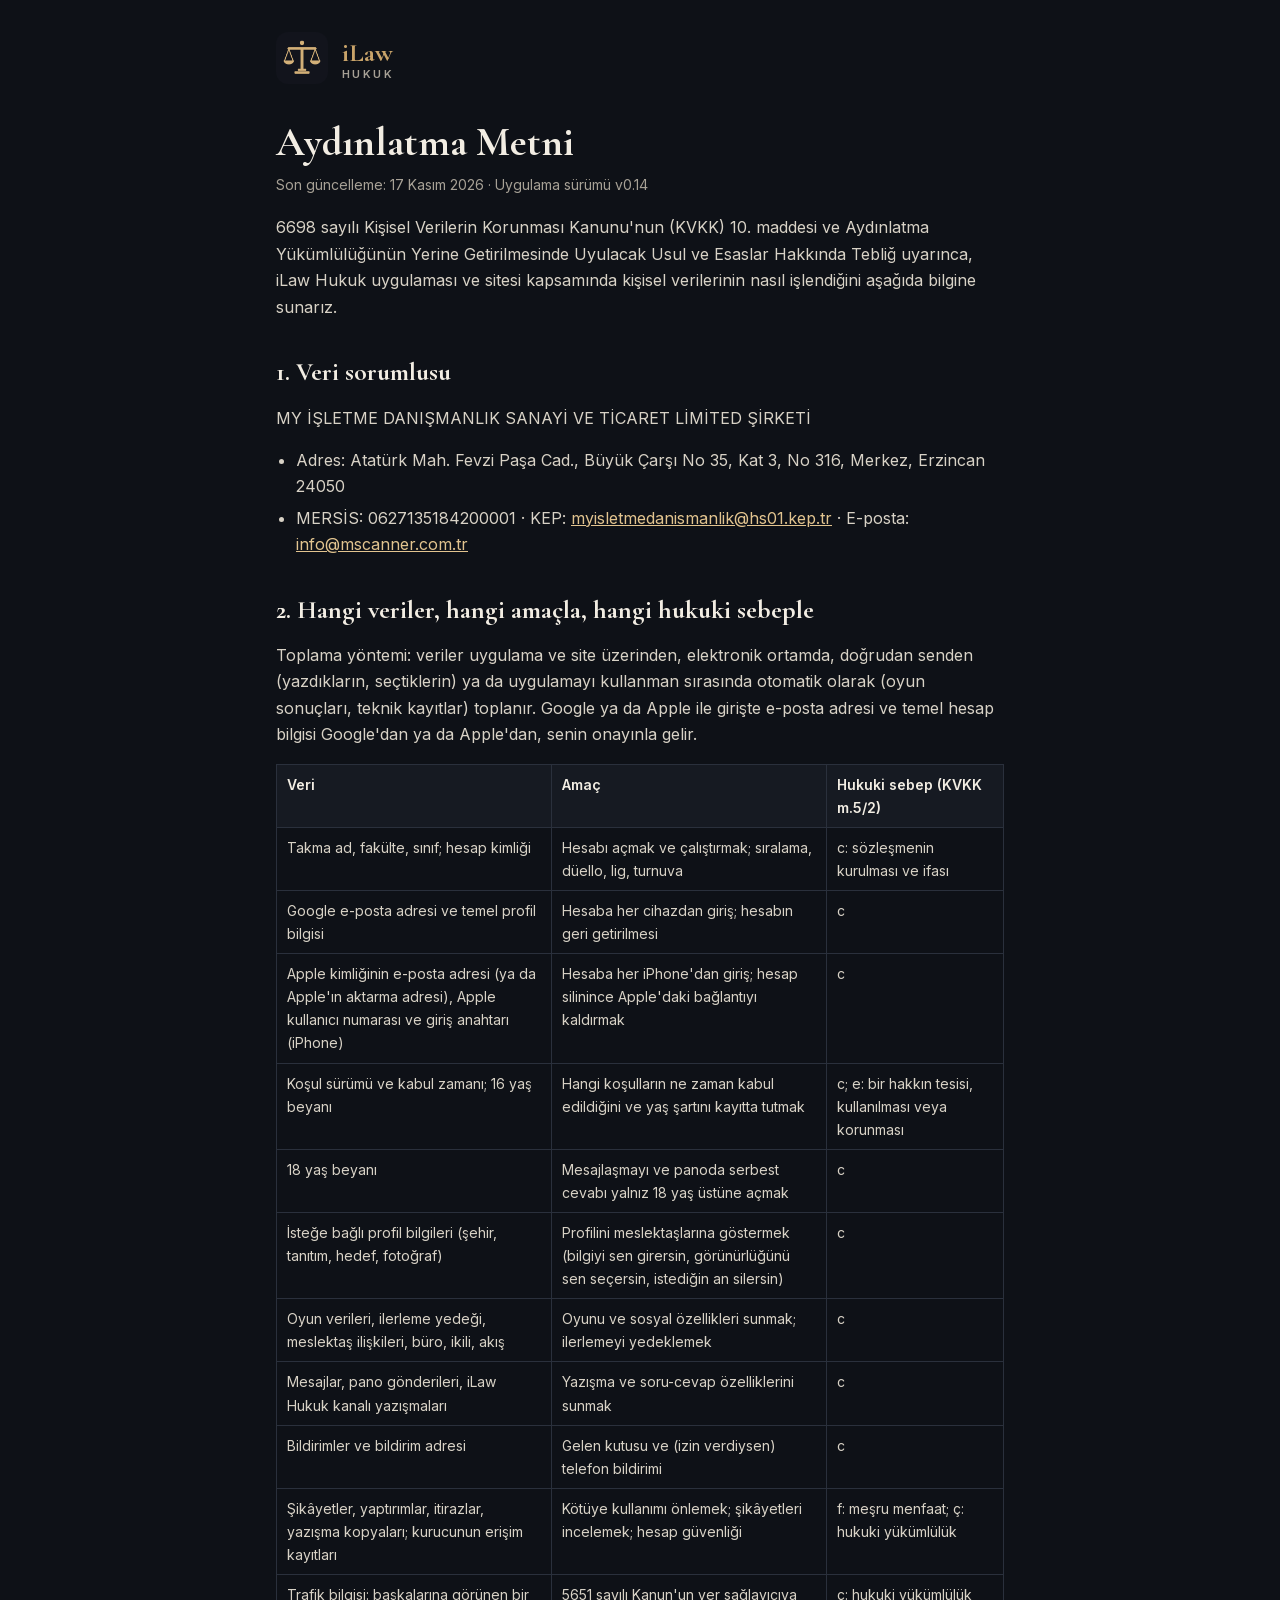
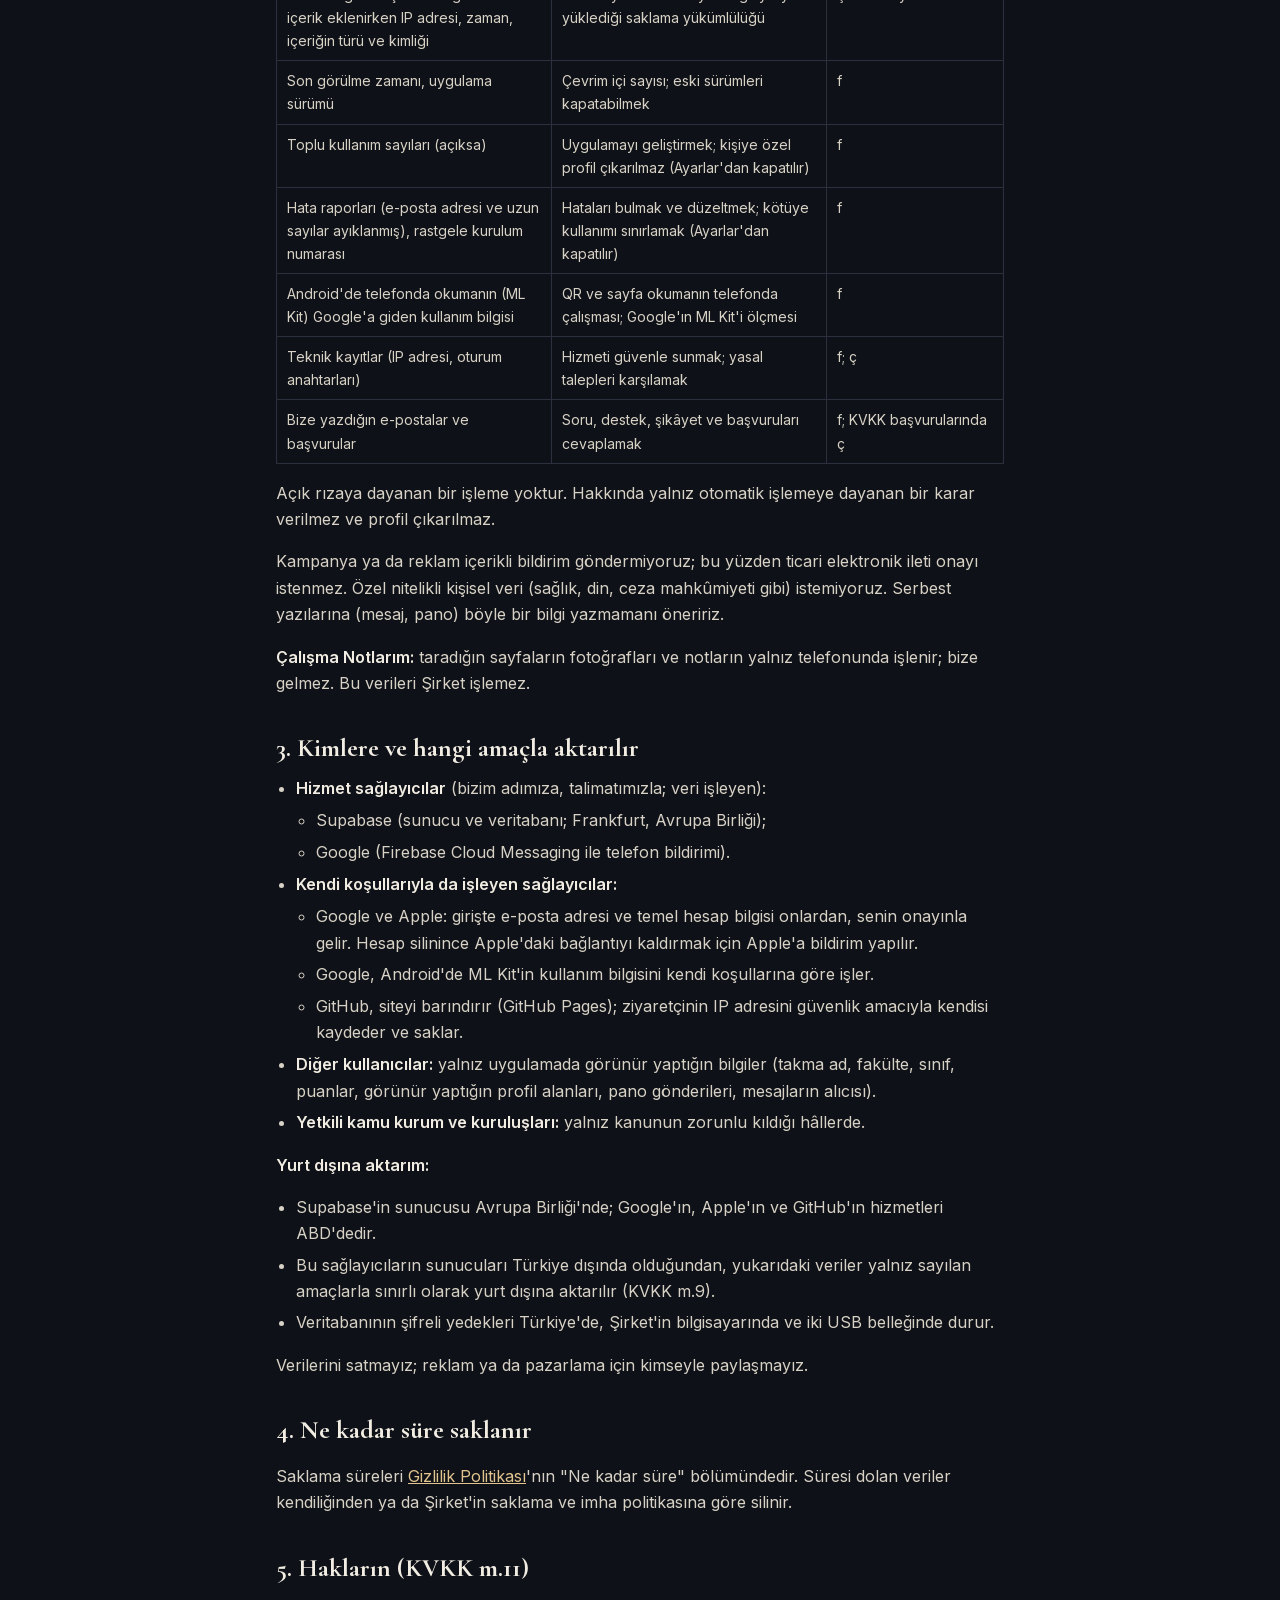
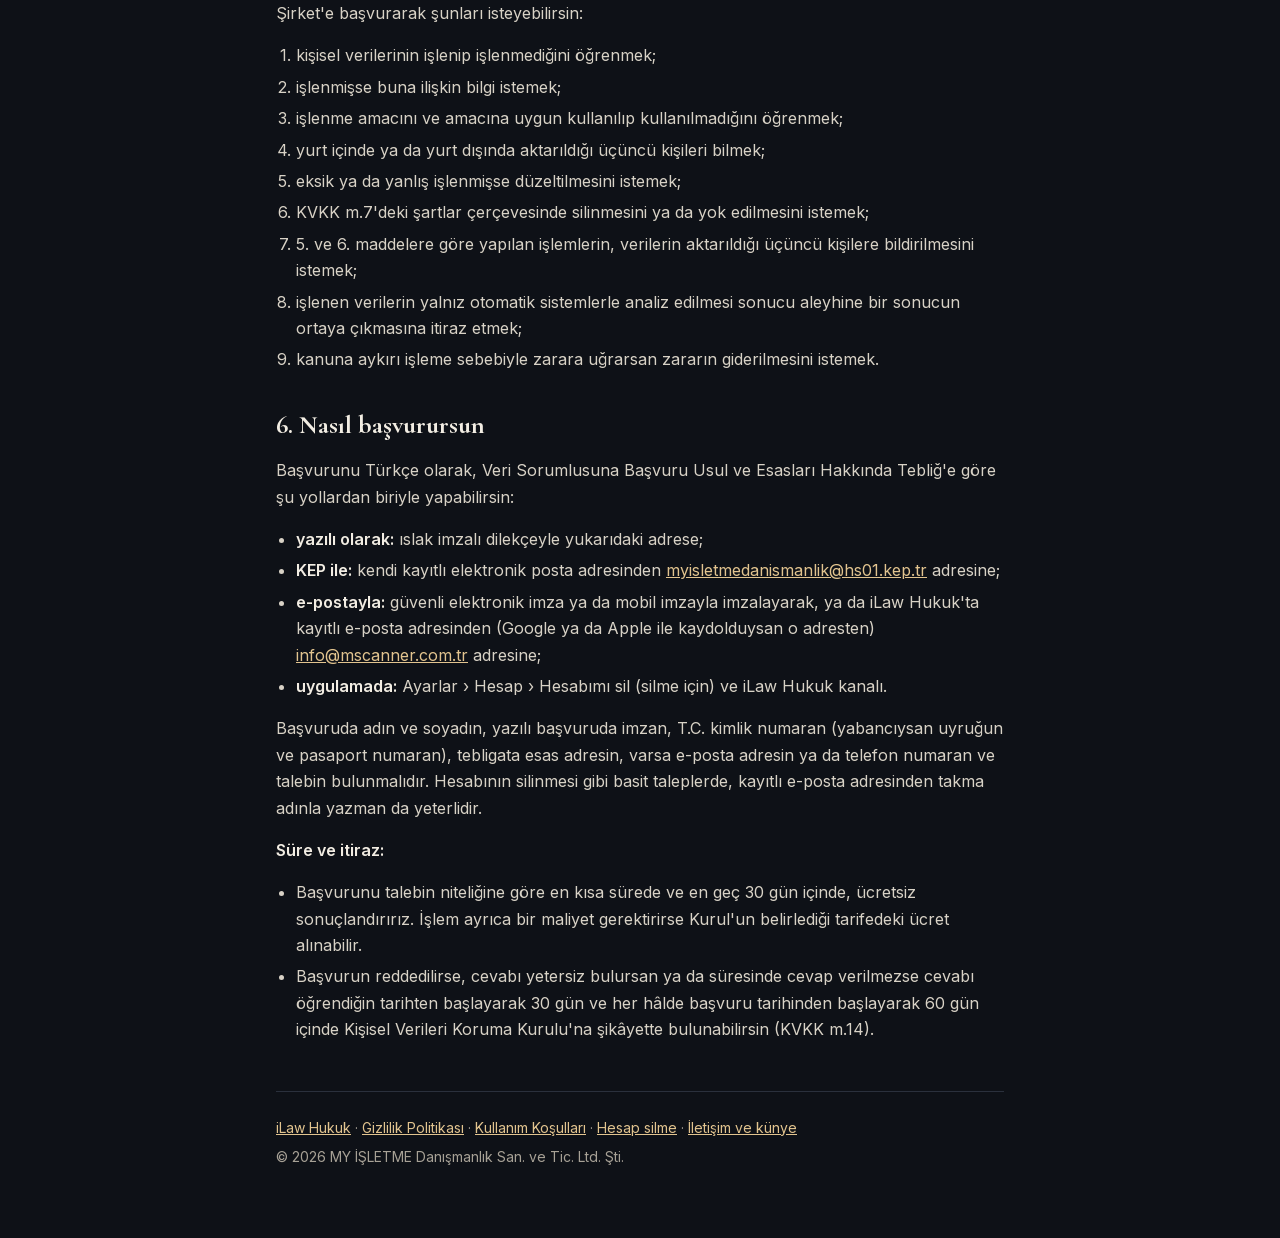
==== commit 9744d204: "Gizlilik ve aydınlatma: uygulama güncellemelerinin dosyaları artık sunucumuzdan (Supabase, Frankfurt" ====
--- a/aydinlatma.html
+++ b/aydinlatma.html
@@ -90,7 +90,7 @@
       <ul>
         <li>Google ve Apple: girişte e-posta adresi ve temel hesap bilgisi onlardan, senin onayınla gelir. Hesap silinince Apple'daki bağlantıyı kaldırmak için Apple'a bildirim yapılır.</li>
         <li>Google, Android'de ML Kit'in kullanım bilgisini kendi koşullarına göre işler.</li>
-        <li>GitHub, siteyi ve uygulama güncellemelerinin dosyalarını barındırır (GitHub Pages); ziyaretçinin IP adresini güvenlik amacıyla kendisi kaydeder ve saklar.</li>
+        <li>GitHub, siteyi barındırır (GitHub Pages); ziyaretçinin IP adresini güvenlik amacıyla kendisi kaydeder ve saklar.</li>
       </ul>
     </li>
     <li><strong>Diğer kullanıcılar:</strong> yalnız uygulamada görünür yaptığın bilgiler (takma ad, fakülte, sınıf, puanlar, görünür yaptığın profil alanları, pano gönderileri, mesajların alıcısı).</li>
